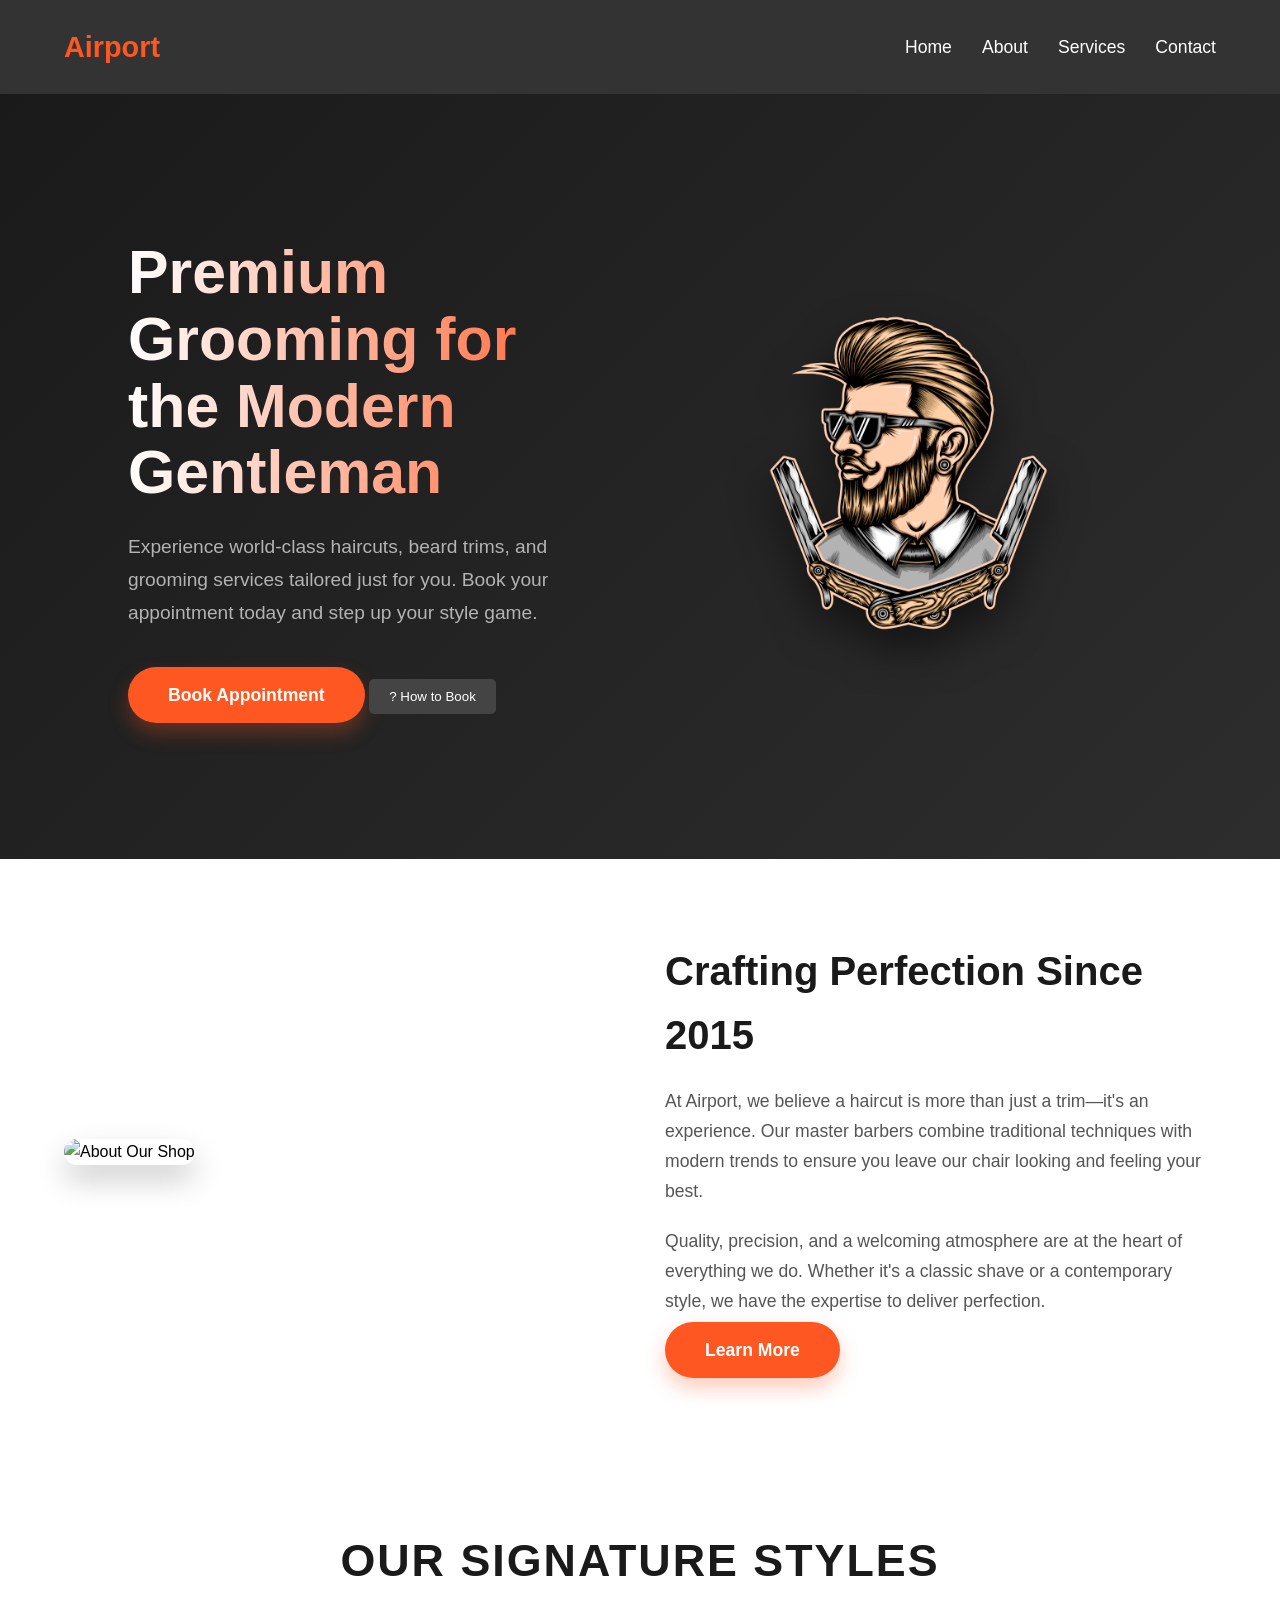
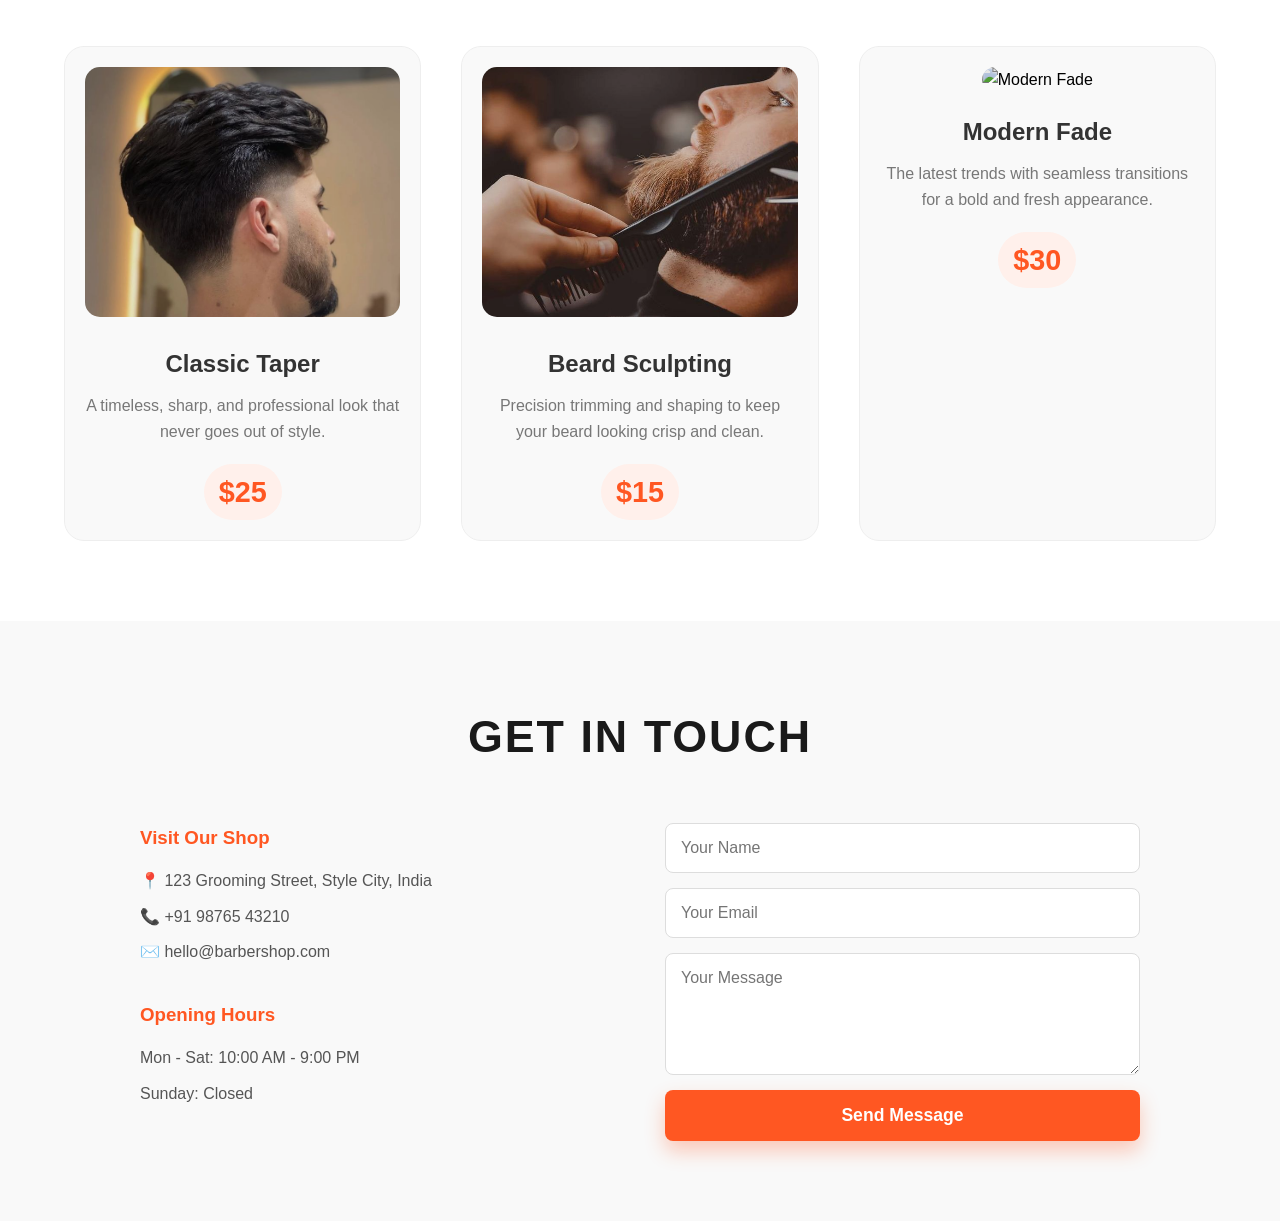
==== index.html @ c242a83b "add files" ====
<!doctype html>
<html lang="en">
  <head>
    <meta charset="UTF-8" />
    <meta name="viewport" content="width=device-width, initial-scale=1.0" />
    <title>Airport</title>
    <link rel="preconnect" href="https://fonts.googleapis.com" />
    <link rel="preconnect" href="https://fonts.gstatic.com" crossorigin />
    <link
      href="https://fonts.googleapis.com/css2?family=Exo+2:ital,wght@0,100..900;1,100..900&display=swap"
      rel="stylesheet"
    />
    <link rel="preconnect" href="https://fonts.googleapis.com" />
    <link rel="preconnect" href="https://fonts.gstatic.com" crossorigin />
    <link
      href="https://fonts.googleapis.com/css2?family=Ole&display=swap"
      rel="stylesheet"
    />
    <link rel="stylesheet" href="style.css" />
  </head>
  <body>
    <nav class="navbar">
      <div class="logo">Airport</div>

      <!-- Mobile Hamburger Button -->
      <button class="menu-toggle" aria-label="Toggle navigation">
        <span class="bar"></span>
        <span class="bar"></span>
        <span class="bar"></span>
      </button>

      <!-- Navigation Links -->
      <ul class="nav-links">
        <li><a href="#page-1">Home</a></li>
        <li><a href="#page-2">About</a></li>
        <li><a href="#page-3">Services</a></li>
        <li><a href="#contact">Contact</a></li>
      </ul>
    </nav>

    <section class="hero" id="page-1">
      <div class="hero-content">
        <h1>Premium Grooming for the Modern Gentleman</h1>
        <p>
          Experience world-class haircuts, beard trims, and grooming services
          tailored just for you. Book your appointment today and step up your
          style game.
        </p>
        <a href="appointment.html" class="cta-btn">Book Appointment</a>
        <!-- Help Button -->
        <button onclick="openPopup()" class="help-btn">? How to Book</button>

        <!-- The Popup -->
        <div id="helpPopup" class="popup">
          <div class="popup-content">
            <span class="close-btn" onclick="closePopup()">&times;</span>
            <h2>How to Book Your Session</h2>
            <ol style="text-align: left; padding: 20px">
              <li>Select the <strong>Service</strong> you want.</li>
              <li>Pick a <strong>Date & Time</strong> from the calendar.</li>
              <li>Enter your <strong>Name & Contact Info</strong>.</li>
              <li>
                Click <strong>Confirm</strong>—you'll get a confirmation email
                instantly!
              </li>
            </ol>
            <p>It's that simple! If you need help, call us directly.</p>
          </div>
        </div>
      </div>
      <div class="hero-image">
        <img
          src="photos/Barberman-on-transparent-background-.png"
          alt="Barber Shop"
        />
      </div>
    </section>

    <section class="about" id="page-2">
      <div class="about-container">
        <div class="about-image">
          <img
            src="https://images.unsplash.com/photo-1585747860715-2ba37e788b70?auto=format&fit=crop&w=800&q=80"
            alt="About Our Shop"
          />
        </div>
        <div class="about-content">
          <h2>Crafting Perfection Since 2015</h2>
          <p>
            At Airport, we believe a haircut is more than just a trim—it's an
            experience. Our master barbers combine traditional techniques with
            modern trends to ensure you leave our chair looking and feeling your
            best.
          </p>
          <p>
            Quality, precision, and a welcoming atmosphere are at the heart of
            everything we do. Whether it's a classic shave or a contemporary
            style, we have the expertise to deliver perfection.
          </p>
          <a href="learn-more.html" class="cta-btn">Learn More</a>
        </div>
      </div>
    </section>

    <section class="services" id="page-3">
      <h2 class="section-title">Our Signature Styles</h2>
      <div class="services-container">
        <!-- Service Card 1 -->
        <div class="service-card">
          <img src="photos/first-img.jpg" alt="Classic Cut" />
          <h3>Classic Taper</h3>
          <p>
            A timeless, sharp, and professional look that never goes out of
            style.
          </p>
          <span class="price">$25</span>
        </div>
        <!-- Service Card 2 -->
        <div class="service-card">
          <img src="photos/second-img.jpg" alt="Beard Trim" />
          <h3>Beard Sculpting</h3>
          <p>
            Precision trimming and shaping to keep your beard looking crisp and
            clean.
          </p>
          <span class="price">$15</span>
        </div>
        <!-- Service Card 3 -->
        <div class="service-card">
          <img
            src="https://images.unsplash.com/photo-1585747860715-2ba37e788b70?auto=format&fit=crop&w=400&q=80"
            alt="Modern Fade"
          />
          <h3>Modern Fade</h3>
          <p>
            The latest trends with seamless transitions for a bold and fresh
            appearance.
          </p>
          <span class="price">$30</span>
        </div>
      </div>
    </section>

    <section class="contact" id="contact">
      <h2 class="section-title">Get In Touch</h2>
      <div class="contact-container">
        <div class="contact-info">
          <h3>Visit Our Shop</h3>
          <p>📍 123 Grooming Street, Style City, India</p>
          <p>📞 +91 98765 43210</p>
          <p>✉️ hello@barbershop.com</p>
          <br />
          <h3>Opening Hours</h3>
          <p>Mon - Sat: 10:00 AM - 9:00 PM</p>
          <p>Sunday: Closed</p>
        </div>

        <div class="contact-form">
          <form>
            <input type="text" placeholder="Your Name" required />
            <input type="email" placeholder="Your Email" required />
            <textarea placeholder="Your Message" rows="5" required></textarea>
            <button type="submit" class="cta-btn">Send Message</button>
          </form>
        </div>
      </div>
    </section>
    <script src="script.js"></script>
  </body>
</html>
---- style.css ----
/* 1. Reset: To remove the browser's default margins/padding. */
* {
  margin: 0;
  padding: 0;
  box-sizing: border-box; /* Yeh sabse important hai */
  font-family: "Arial", sans-serif; /* Global font */
}

html {
  scroll-behavior: smooth;
}

/* 2. Root: Define global colors so you don't have to change them repeatedly. */
:root {
  --primary-color: #ff5722;
  --bg-dark: #1a1a1a;
  --text-white: #ffffff;
}

/* 3. Body: Basic styling */
body {
  background-color: #f4f4f4;
  line-height: 1.6;
  overflow-x: hidden; /* Ensure content does not extend beyond the screen. */
}

/* Base Styles */
.navbar {
  display: flex;
  justify-content: space-between;
  align-items: center;
  padding: 1.5rem 5%;
  background-color: #1a1a1a;
  position: sticky;
  top: 0;
  z-index: 1000;
}

.logo {
  color: #ff5722;
  font-size: 1.8rem;
  font-weight: bold;
}

.nav-links {
  display: flex;
  list-style: none;
  gap: 30px;
}

.nav-links a {
  color: white;
  text-decoration: none;
  font-size: 1.1rem;
  transition: 0.3s;
}
.nav-links a:hover {
  color: #ff5722;
}

/* Hamburger Button Setup */
.menu-toggle {
  display: none; /* Hidden on the desktop */
  background: none;
  border: none;
  cursor: pointer;
}

.bar {
  display: block;
  width: 25px;
  height: 3px;
  margin: 5px auto;
  background-color: white;
  transition: 0.3s;
}

/* Responsive - Tablet & Mobile (769px and below) */
@media (max-width: 769px) {
  .menu-toggle {
    display: block;
  } /* Visible on mobile */

  .nav-links {
    display: none; /* Menu hide */
    position: absolute;
    top: 100%;
    left: 0;
    width: 100%;
    background-color: #1a1a1a;
    flex-direction: column;
    align-items: center;
    padding: 20px 0;
    box-shadow: 0 10px 10px rgba(0, 0, 0, 0.2);
  }

  .nav-links.active {
    display: flex; /* Menu visible on active class */
  }

  .nav-links li {
    margin: 15px 0;
  }
}
/* --- Hero Section Styling --- */
.hero {
  display: flex;
  justify-content: space-between;
  align-items: center;
  padding: 80px 10%;
  background: linear-gradient(135deg, #1a1a1a 0%, #2d2d2d 100%);
  color: white;
  min-height: 85vh;
  overflow: hidden;
}

.hero-content {
  flex: 1;
  padding-right: 50px;
}

.hero-content h1 {
  font-size: 3.8rem;
  line-height: 1.1;
  margin-bottom: 25px;

  /* Gradient Styling */
  background: linear-gradient(to right, #ffffff, #ff5722);
  -webkit-background-clip: text; /* To clip the gradient to the text shape */
  background-clip: text; /* Standard property */

  /* Making the text transparent so the background is visible. */
  -webkit-text-fill-color: transparent;
  color: transparent; /* Fallback */

  animation: slideInLeft 1s ease-out;
}

.hero-content p {
  font-size: 1.2rem;
  color: #b3b3b3;
  margin-bottom: 40px;
  line-height: 1.7;
  animation: fadeIn 1.5s ease-in;
}

a {
  text-decoration: none;
  cursor: pointer;
}

.cta-btn {
  padding: 18px 40px;
  background-color: #ff5722;
  color: white;
  border: none;
  border-radius: 50px; /* Modern oval shape */
  font-size: 1.1rem;
  font-weight: 600;
  cursor: pointer;
  transition: all 0.3s ease;
  box-shadow: 0 10px 20px rgba(255, 87, 34, 0.3);
}

.cta-btn:hover {
  background-color: #e64a19;
  transform: translateY(-5px);
  box-shadow: 0 15px 30px rgba(255, 87, 34, 0.5);
}

/* Help Button Style */
.help-btn {
    padding: 10px 20px;
    background: #444;
    color: white;
    border: none;
    border-radius: 5px;
    cursor: pointer;
    margin-top: 10px;
}

/* Popup Overlay */
.popup {
    display: none;
    position: fixed;
    top: 0; left: 0; width: 100%; height: 100%;
    background: rgba(0,0,0,0.8);
    justify-content: center;
    align-items: center;
    z-index: 1000;
}

.popup-content {
    background: #222;
    padding: 30px;
    border-radius: 15px;
    max-width: 400px;
    text-align: center;
    color: white;
    position: relative;
}

.close-btn {
    position: absolute;
    top: 10px; right: 20px;
    font-size: 24px; cursor: pointer; color: #ff5722;
}

.hero-image {
  flex: 1;
  text-align: center;
  animation: zoomIn 1.2s ease-out;
}

.hero-image img {
  max-width: 85%;
  height: auto;
  filter: drop-shadow(0 20px 20px rgba(0, 0, 0, 0.5));
}

/* --- Animations --- */
@keyframes slideInLeft {
  from {
    opacity: 0;
    transform: translateX(-100px);
  }
  to {
    opacity: 1;
    transform: translateX(0);
  }
}

@keyframes fadeIn {
  from {
    opacity: 0;
  }
  to {
    opacity: 1;
  }
}

@keyframes zoomIn {
  from {
    opacity: 0;
    transform: scale(0.8);
  }
  to {
    opacity: 1;
    transform: scale(1);
  }
}

/* --- Responsive for Mobile --- */
@media (max-width: 768px) {
  .hero {
    flex-direction: column;
    text-align: center;
    padding: 60px 20px;
  }
  .hero-content {
    padding-right: 0;
    margin-bottom: 40px;
  }
  .hero-content h1 {
    font-size: 2.5rem;
  }
}

/* About Section */
.about {
  padding: 80px 5%;
  background-color: #ffffff;
}

.about-container {
  display: flex;
  align-items: center;
  justify-content: space-between;
  gap: 50px;
  max-width: 1200px;
  margin: 0 auto;
}

.about-image,
.about-content {
  flex: 1;
}

.about-image img {
  width: 100%;
  border-radius: 20px;
  box-shadow: 0 15px 30px rgba(0, 0, 0, 0.2);
}

.about-content h2 {
  font-size: 2.5rem;
  margin-bottom: 20px;
  color: #1a1a1a;
}

.about-content p {
  font-size: 1.1rem;
  color: #555;
  margin-bottom: 20px;
  line-height: 1.7;
}

/* Responsive adjustment for Mobile */
@media (max-width: 768px) {
  .about-container {
    flex-direction: column;
    text-align: center;
  }
  .about-content h2 {
    font-size: 2rem;
  }
}

/* Services Section Container */
.services {
  padding: 80px 5%;
  background-color: #ffffff;
}

.section-title {
  text-align: center;
  font-size: 2.8rem;
  margin-bottom: 50px;
  color: #1a1a1a;
  text-transform: uppercase;
  letter-spacing: 2px;
}

.services-container {
  display: grid;
  grid-template-columns: repeat(auto-fit, minmax(320px, 1fr));
  gap: 40px;
}

/* Individual Card Styling */
.service-card {
  background: #f9f9f9;
  padding: 20px;
  border-radius: 20px;
  text-align: center;
  transition: all 0.4s ease; /* Smooth transition of all properties */
  border: 1px solid #eee;
  overflow: hidden; /* Prevent the image from moving outside the bounds when zoomed in. */
  position: relative;
}

/* Card Hover effect */
.service-card:hover {
  transform: translateY(-15px);
  box-shadow: 0 20px 30px rgba(0, 0, 0, 0.15);
  background: #ffffff;
}

/* Image Container */
.service-card img {
  width: 100%;
  height: 250px;
  object-fit: cover;
  border-radius: 15px;
  transition: transform 0.7s ease; /* Image zoom speed */
  filter: brightness(90%);
}

/* Image Hover Zoom Effect */
.service-card:hover img {
  transform: scale(1.1);
  filter: brightness(100%);
}

/* Text Styling */
.service-card h3 {
  margin: 20px 0 10px;
  font-size: 1.5rem;
  color: #333;
}

.service-card p {
  color: #777;
  margin-bottom: 20px;
  font-size: 1rem;
  line-height: 1.6;
}

/* Price Tag Styling */
.price {
  font-size: 1.8rem;
  font-weight: 800;
  color: #ff5722;
  background: #fff0eb;
  padding: 5px 15px;
  border-radius: 50px;
  display: inline-block;
}

/* Animation on Page Load */
.service-card {
  animation: fadeInUp 0.8s ease forwards;
}

@keyframes fadeInUp {
  from {
    opacity: 0;
    transform: translateY(50px);
  }
  to {
    opacity: 1;
    transform: translateY(0);
  }
}

/* --- Responsive Adjustments --- */

/* 1. Tablets and Small Laptops (Max width 1024px) */
@media (max-width: 1024px) {
  .services-container {
    grid-template-columns: repeat(2, 1fr); /* 2 columns for tablets */
    gap: 20px;
  }
  .section-title {
    font-size: 2.2rem;
  }
}

/* 2. Mobile Phones (Max width 768px) */
@media (max-width: 768px) {
  .hero-image {
    display: none;
  }
  .services {
    padding: 50px 20px;
  }

  .services-container {
    grid-template-columns: 1fr; /* Single column for mobile */
    gap: 30px;
  }

  .section-title {
    font-size: 1.8rem;
    margin-bottom: 30px;
  }

  .service-card {
    padding: 15px;
  }

  .service-card img {
    height: 200px; /* Slightly shorter height for the mobile. */
  }

  .service-card h3 {
    font-size: 1.3rem;
  }
}

/* 3. Small Mobile Phones (Max width 480px) */
@media (max-width: 480px) {
  .price {
    font-size: 1.5rem;
  }

  .service-card p {
    font-size: 0.9rem;
  }
}

.contact {
  padding: 80px 5%;
  background-color: #f9f9f9;
}

.contact-container {
  display: grid;
  grid-template-columns: 1fr 1fr;
  gap: 50px;
  max-width: 1000px;
  margin: 0 auto;
}

.contact-info h3 {
  margin-bottom: 15px;
  color: #ff5722;
}
.contact-info p {
  margin-bottom: 10px;
  color: #555;
}

.contact-form form {
  display: flex;
  flex-direction: column;
}

.contact-form input,
.contact-form textarea {
  padding: 15px;
  margin-bottom: 15px;
  border: 1px solid #ddd;
  border-radius: 8px;
  font-size: 1rem;
}

.contact-form button {
  cursor: pointer;
  background: #ff5722;
  color: white;
  border: none;
  padding: 15px;
  border-radius: 8px;
  font-size: 1.1rem;
}

/* Responsive */
@media (max-width: 768px) {
  .contact-container {
    grid-template-columns: 1fr;
  }
}
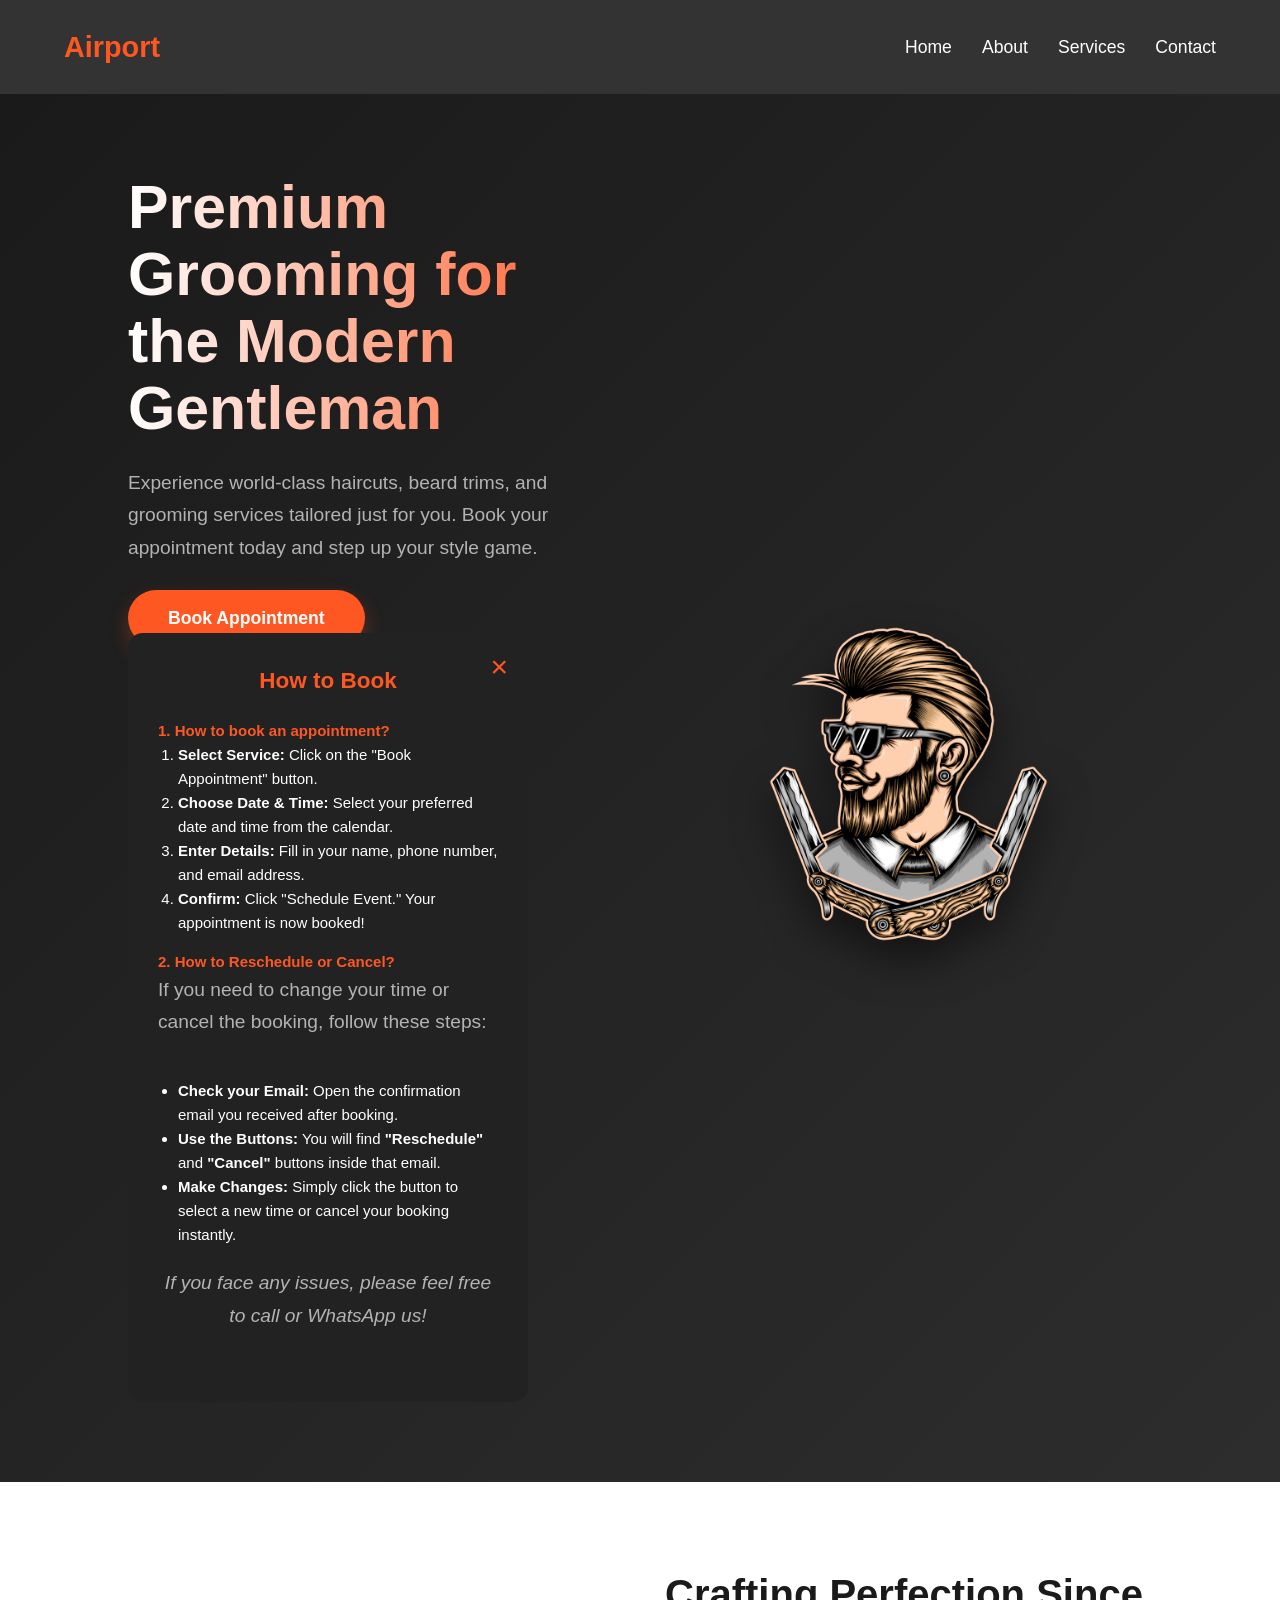
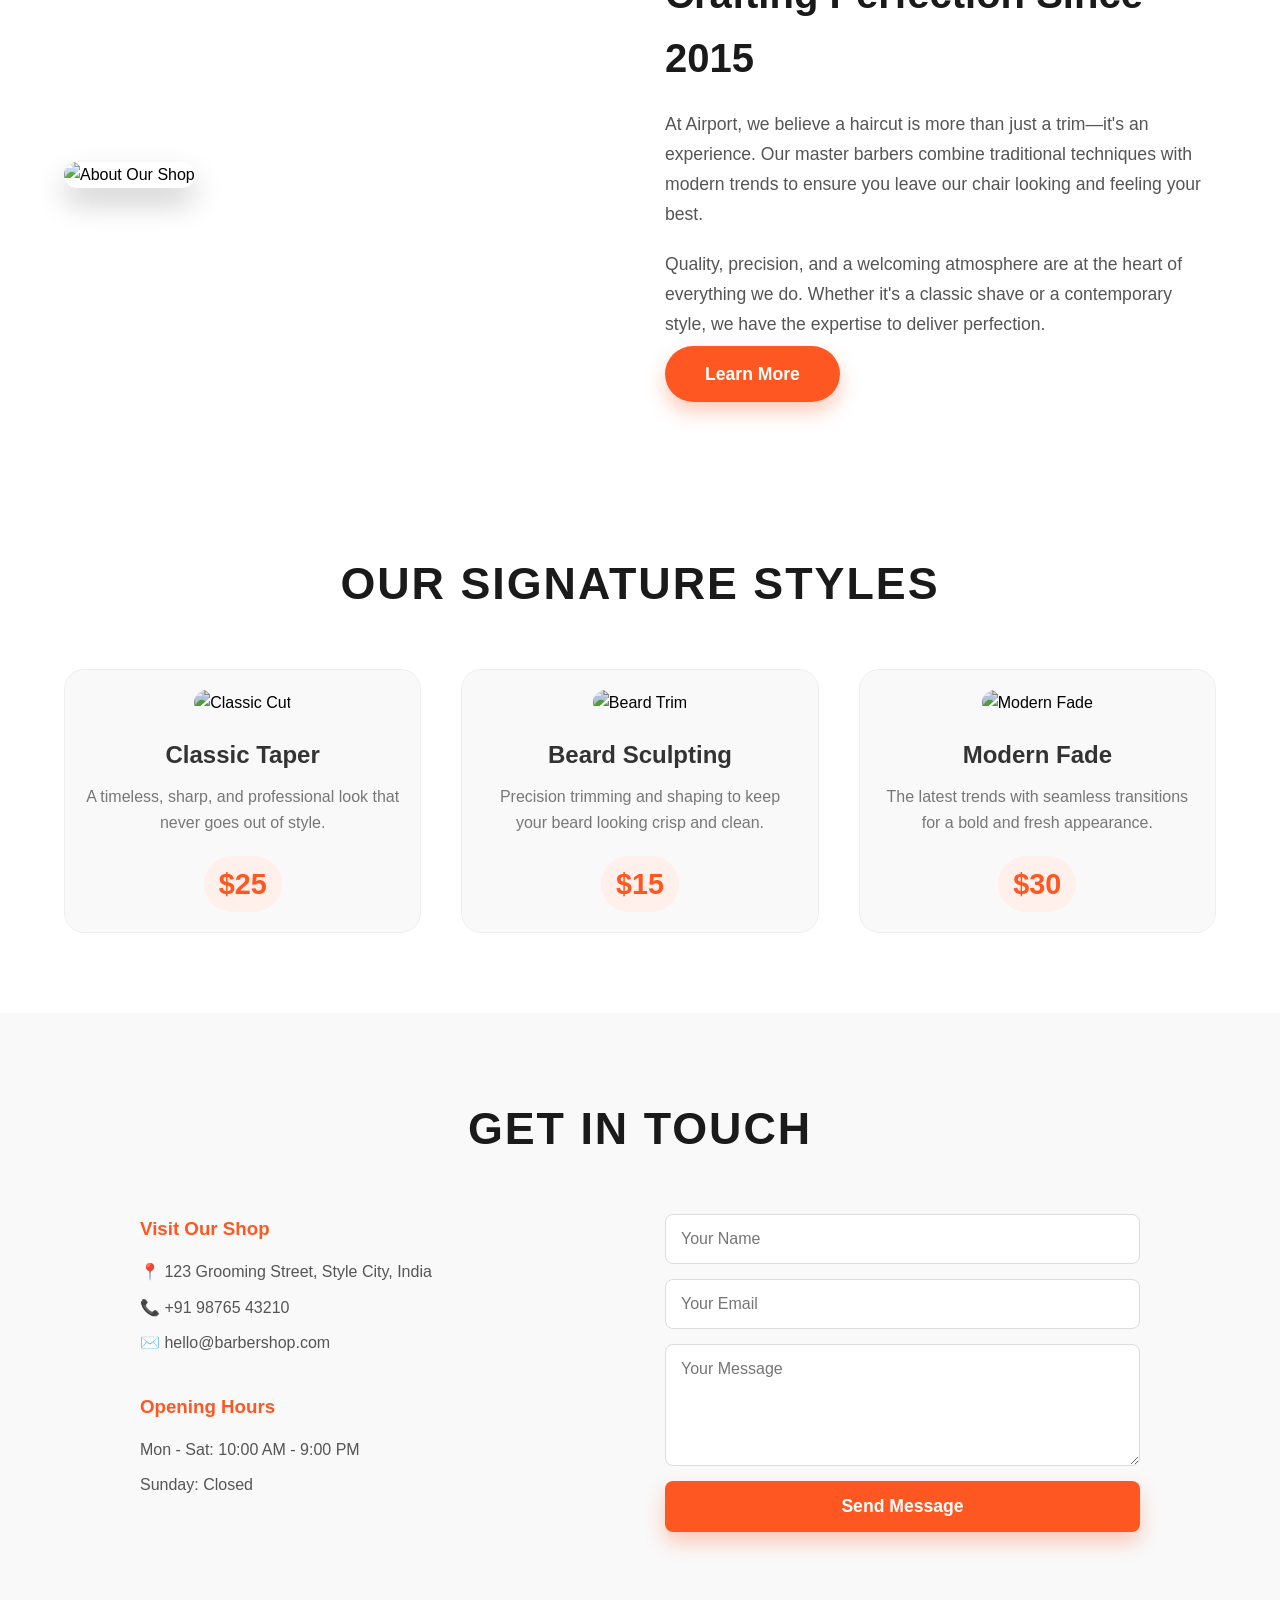
==== commit e5e908b6: "change img" ====
--- a/index.html
+++ b/index.html
@@ -47,26 +47,30 @@
           style game.
         </p>
         <a href="appointment.html" class="cta-btn">Book Appointment</a>
-        <!-- Help Button -->
-        <button onclick="openPopup()" class="help-btn">? How to Book</button>
+        <div class="popup-content" style="text-align: left; font-size: 15px; line-height: 1.6; color: #fff;">
+    <span class="close-btn" onclick="closePopup()" style="color: #ff5722; font-size: 30px; float: right; cursor: pointer;">&times;</span>
+    <h2 style="color: #ff5722; text-align: center; margin-bottom: 20px;">How to Book</h2>
+    
+    <h4 style="color: #ff5722;">1. How to book an appointment?</h4>
+    <ol style="margin-left: 20px; margin-bottom: 15px;">
+        <li><strong>Select Service:</strong> Click on the "Book Appointment" button.</li>
+        <li><strong>Choose Date & Time:</strong> Select your preferred date and time from the calendar.</li>
+        <li><strong>Enter Details:</strong> Fill in your name, phone number, and email address.</li>
+        <li><strong>Confirm:</strong> Click "Schedule Event." Your appointment is now booked!</li>
+    </ol>
 
-        <!-- The Popup -->
-        <div id="helpPopup" class="popup">
-          <div class="popup-content">
-            <span class="close-btn" onclick="closePopup()">&times;</span>
-            <h2>How to Book Your Session</h2>
-            <ol style="text-align: left; padding: 20px">
-              <li>Select the <strong>Service</strong> you want.</li>
-              <li>Pick a <strong>Date & Time</strong> from the calendar.</li>
-              <li>Enter your <strong>Name & Contact Info</strong>.</li>
-              <li>
-                Click <strong>Confirm</strong>—you'll get a confirmation email
-                instantly!
-              </li>
-            </ol>
-            <p>It's that simple! If you need help, call us directly.</p>
-          </div>
-        </div>
+    <h4 style="color: #ff5722;">2. How to Reschedule or Cancel?</h4>
+    <p>If you need to change your time or cancel the booking, follow these steps:</p>
+    <ul style="margin-left: 20px; margin-bottom: 15px;">
+        <li><strong>Check your Email:</strong> Open the confirmation email you received after booking.</li>
+        <li><strong>Use the Buttons:</strong> You will find <strong>"Reschedule"</strong> and <strong>"Cancel"</strong> buttons inside that email.</li>
+        <li><strong>Make Changes:</strong> Simply click the button to select a new time or cancel your booking instantly.</li>
+    </ul>
+
+    <p style="text-align: center; margin-top: 20px; font-style: italic;">
+        If you face any issues, please feel free to call or WhatsApp us!
+    </p>
+</div>
       </div>
       <div class="hero-image">
         <img
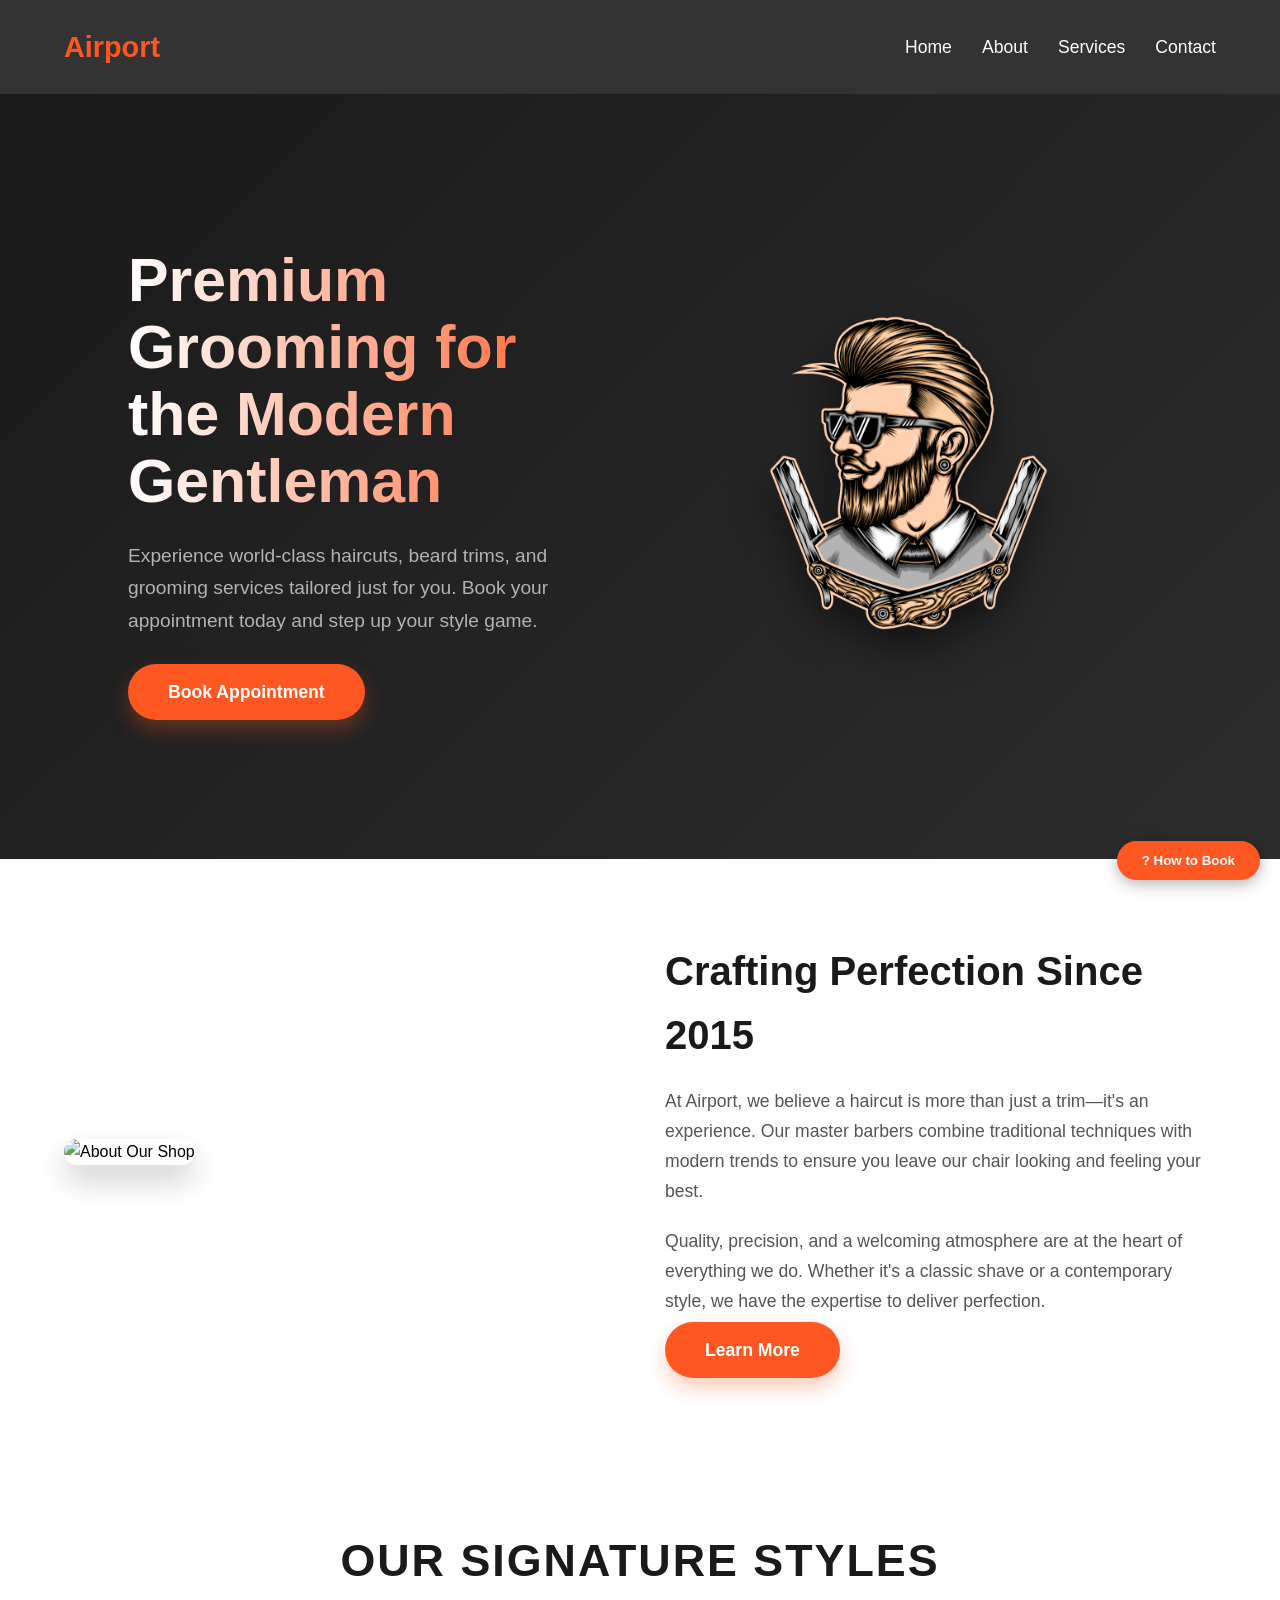
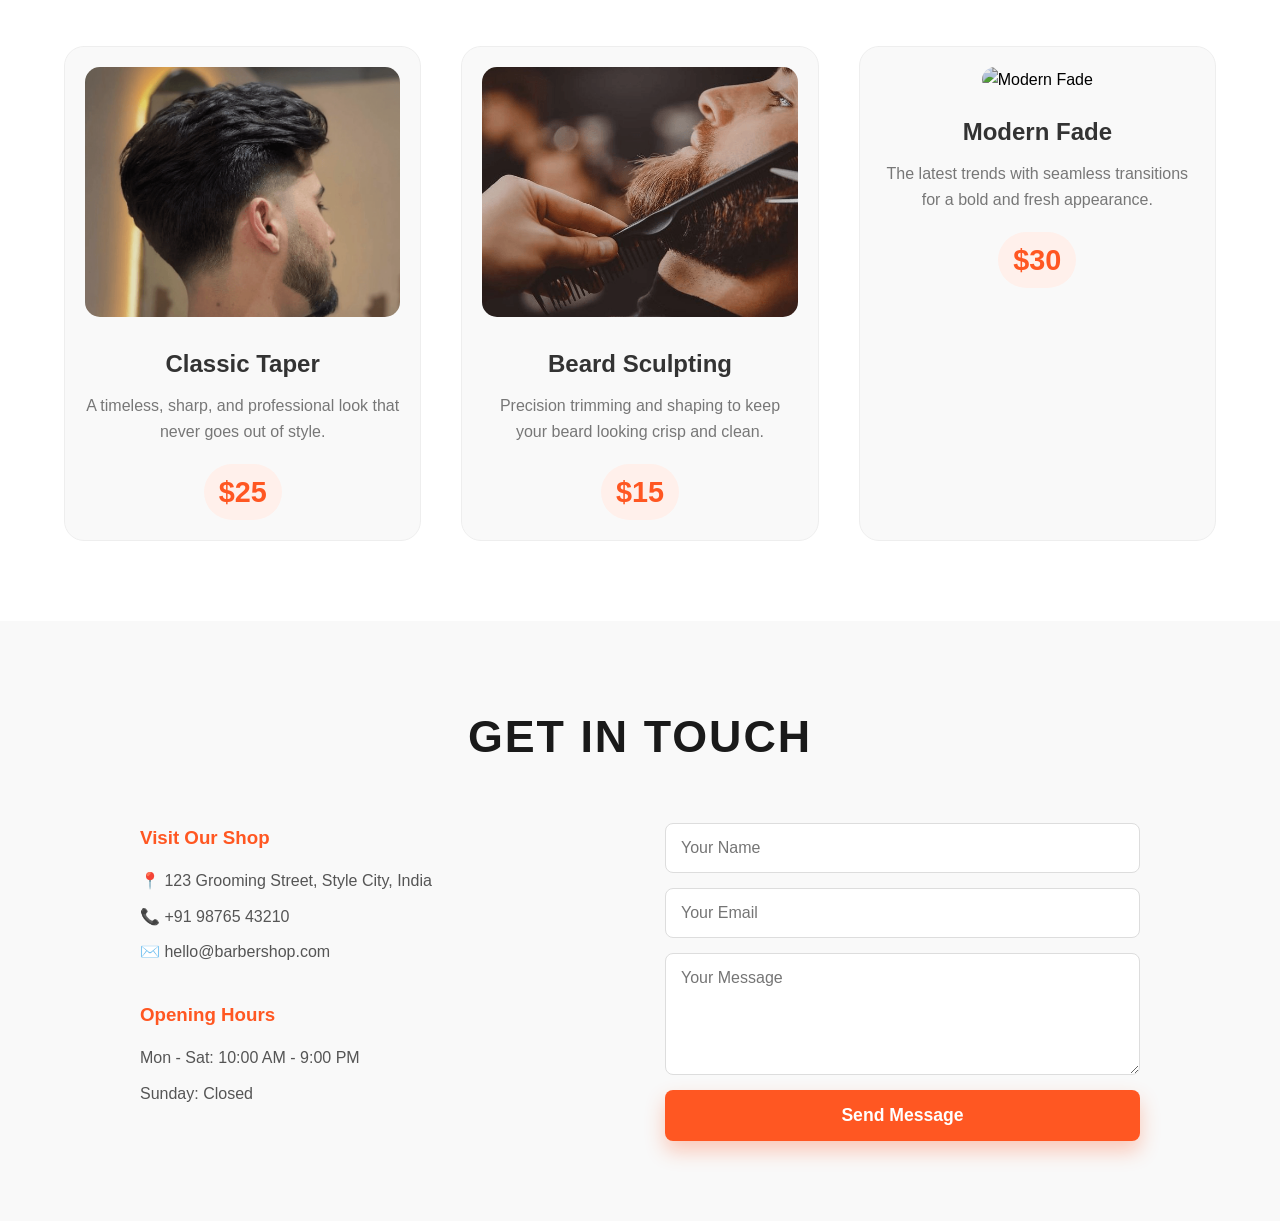
==== commit 4b04ce04: "First change" ====
--- a/index.html
+++ b/index.html
@@ -37,6 +37,61 @@
         <li><a href="#contact">Contact</a></li>
       </ul>
     </nav>
+    <!-- Help-Button -->
+    <button onclick="openPopup()" class="help-btn">? How to Book</button>
+
+    <div id="helpPopup" class="popup">
+      <div class="popup-content">
+        <span class="close-btn" onclick="closePopup()">&times;</span>
+        <h2 style="color: #ff5722; text-align: center; margin-bottom: 20px">
+          How to Manage Your Appointment
+        </h2>
+
+        <h4 style="color: #ff5722">1. How to Book a New Appointment</h4>
+        <ol style="margin-left: 20px; margin-bottom: 15px">
+          <li>
+            <strong>Choose Service:</strong> Click the "Book Appointment"
+            button.
+          </li>
+          <li>
+            <strong>Select Time:</strong> Choose your preferred date and time
+            from the calendar.
+          </li>
+          <li>
+            <strong>Fill Details:</strong> Enter your name, phone number, and
+            email.
+          </li>
+          <li>
+            <strong>Submit:</strong> Click the "Schedule Event" button. You will
+            receive a confirmation email immediately.
+          </li>
+        </ol>
+
+        <h4 style="color: #ff5722">2. How to Reschedule or Cancel</h4>
+        <p>If your plans change, you can easily manage your booking:</p>
+        <ul style="margin-left: 20px; margin-bottom: 15px">
+          <li>
+            <strong>Find your Email:</strong> Open the confirmation email you
+            received when you booked.
+          </li>
+          <li>
+            <strong>Access Options:</strong> Scroll down to find the
+            <strong>"Reschedule"</strong> or <strong>"Cancel"</strong> buttons.
+          </li>
+          <li>
+            <strong>Update:</strong> Click the button to select a new time or
+            cancel your appointment entirely.
+          </li>
+        </ul>
+
+        <p style="text-align: center; margin-top: 20px; font-style: italic">
+          Still having trouble?
+          <a href="https://wa.me/YOUR_NUMBER" style="color: #ff5722"
+            >Contact us on WhatsApp</a
+          >
+        </p>
+      </div>
+    </div>
 
     <section class="hero" id="page-1">
       <div class="hero-content">
@@ -47,30 +102,6 @@
           style game.
         </p>
         <a href="appointment.html" class="cta-btn">Book Appointment</a>
-        <div class="popup-content" style="text-align: left; font-size: 15px; line-height: 1.6; color: #fff;">
-    <span class="close-btn" onclick="closePopup()" style="color: #ff5722; font-size: 30px; float: right; cursor: pointer;">&times;</span>
-    <h2 style="color: #ff5722; text-align: center; margin-bottom: 20px;">How to Book</h2>
-    
-    <h4 style="color: #ff5722;">1. How to book an appointment?</h4>
-    <ol style="margin-left: 20px; margin-bottom: 15px;">
-        <li><strong>Select Service:</strong> Click on the "Book Appointment" button.</li>
-        <li><strong>Choose Date & Time:</strong> Select your preferred date and time from the calendar.</li>
-        <li><strong>Enter Details:</strong> Fill in your name, phone number, and email address.</li>
-        <li><strong>Confirm:</strong> Click "Schedule Event." Your appointment is now booked!</li>
-    </ol>
-
-    <h4 style="color: #ff5722;">2. How to Reschedule or Cancel?</h4>
-    <p>If you need to change your time or cancel the booking, follow these steps:</p>
-    <ul style="margin-left: 20px; margin-bottom: 15px;">
-        <li><strong>Check your Email:</strong> Open the confirmation email you received after booking.</li>
-        <li><strong>Use the Buttons:</strong> You will find <strong>"Reschedule"</strong> and <strong>"Cancel"</strong> buttons inside that email.</li>
-        <li><strong>Make Changes:</strong> Simply click the button to select a new time or cancel your booking instantly.</li>
-    </ul>
-
-    <p style="text-align: center; margin-top: 20px; font-style: italic;">
-        If you face any issues, please feel free to call or WhatsApp us!
-    </p>
-</div>
       </div>
       <div class="hero-image">
         <img
@@ -111,7 +142,7 @@
       <div class="services-container">
         <!-- Service Card 1 -->
         <div class="service-card">
-          <img src="photos/first-img.jpg" alt="Classic Cut" />
+          <img src="photos/first-img.png" alt="Classic Cut" />
           <h3>Classic Taper</h3>
           <p>
             A timeless, sharp, and professional look that never goes out of
@@ -121,7 +152,7 @@
         </div>
         <!-- Service Card 2 -->
         <div class="service-card">
-          <img src="photos/second-img.jpg" alt="Beard Trim" />
+          <img src="photos/second-img.png" alt="Beard Trim" />
           <h3>Beard Sculpting</h3>
           <p>
             Precision trimming and shaping to keep your beard looking crisp and
--- a/style.css
+++ b/style.css
@@ -168,42 +168,82 @@
   box-shadow: 0 15px 30px rgba(255, 87, 34, 0.5);
 }
 
-/* Help Button Style */
+/* --- Base Styles (Desktop First) --- */
 .help-btn {
-    padding: 10px 20px;
-    background: #444;
+    position: fixed;
+    bottom: 20px;
+    right: 20px;
+    padding: 12px 25px;
+    background: #ff5722;
     color: white;
     border: none;
-    border-radius: 5px;
+    border-radius: 50px;
     cursor: pointer;
-    margin-top: 10px;
-}
-
-/* Popup Overlay */
+    font-weight: 600;
+    z-index: 99999;
+    box-shadow: 0 4px 15px rgba(0,0,0,0.3);
+    transition: all 0.3s ease;
+}
+
 .popup {
     display: none;
     position: fixed;
-    top: 0; left: 0; width: 100%; height: 100%;
-    background: rgba(0,0,0,0.8);
+    top: 0; left: 0;
+    width: 100%; height: 100%;
+    background: rgba(0,0,0,0.85);
+    z-index: 100000;
     justify-content: center;
     align-items: center;
-    z-index: 1000;
 }
 
 .popup-content {
-    background: #222;
-    padding: 30px;
-    border-radius: 15px;
-    max-width: 400px;
-    text-align: center;
-    color: white;
+    background: #1a1a1a;
+    padding: 40px;
+    border-radius: 20px;
+    width: 500px;
+    max-height: 80vh;
+    overflow-y: auto;
     position: relative;
-}
-
-.close-btn {
-    position: absolute;
-    top: 10px; right: 20px;
-    font-size: 24px; cursor: pointer; color: #ff5722;
+    color: #fff;
+}
+
+/* --- Media Queries (Responsiveness) --- */
+
+/* 1. Tablets (Width 768px se kam) */
+@media (max-width: 768px) {
+    .popup-content {
+        width: 80%;
+        padding: 30px;
+    }
+}
+
+/* 2. Mobile (Width 480px se kam) */
+@media (max-width: 480px) {
+    .help-btn {
+        padding: 10px 15px;
+        font-size: 13px;
+        bottom: 15px;
+        right: 15px;
+    }
+    .popup-content {
+        width: 90%;
+        padding: 20px;
+    }
+}
+
+/* 3. Small Mobile / Tiny Devices (Width 360px se kam) */
+@media (max-width: 360px) {
+    .help-btn {
+        padding: 8px 12px;
+        font-size: 11px;
+    }
+    .popup-content {
+        width: 95%;
+        padding: 15px;
+    }
+    /* Font size chota karna */
+    .popup-content h2 { font-size: 1.2rem; }
+    .popup-content h4 { font-size: 1rem; }
 }
 
 .hero-image {
